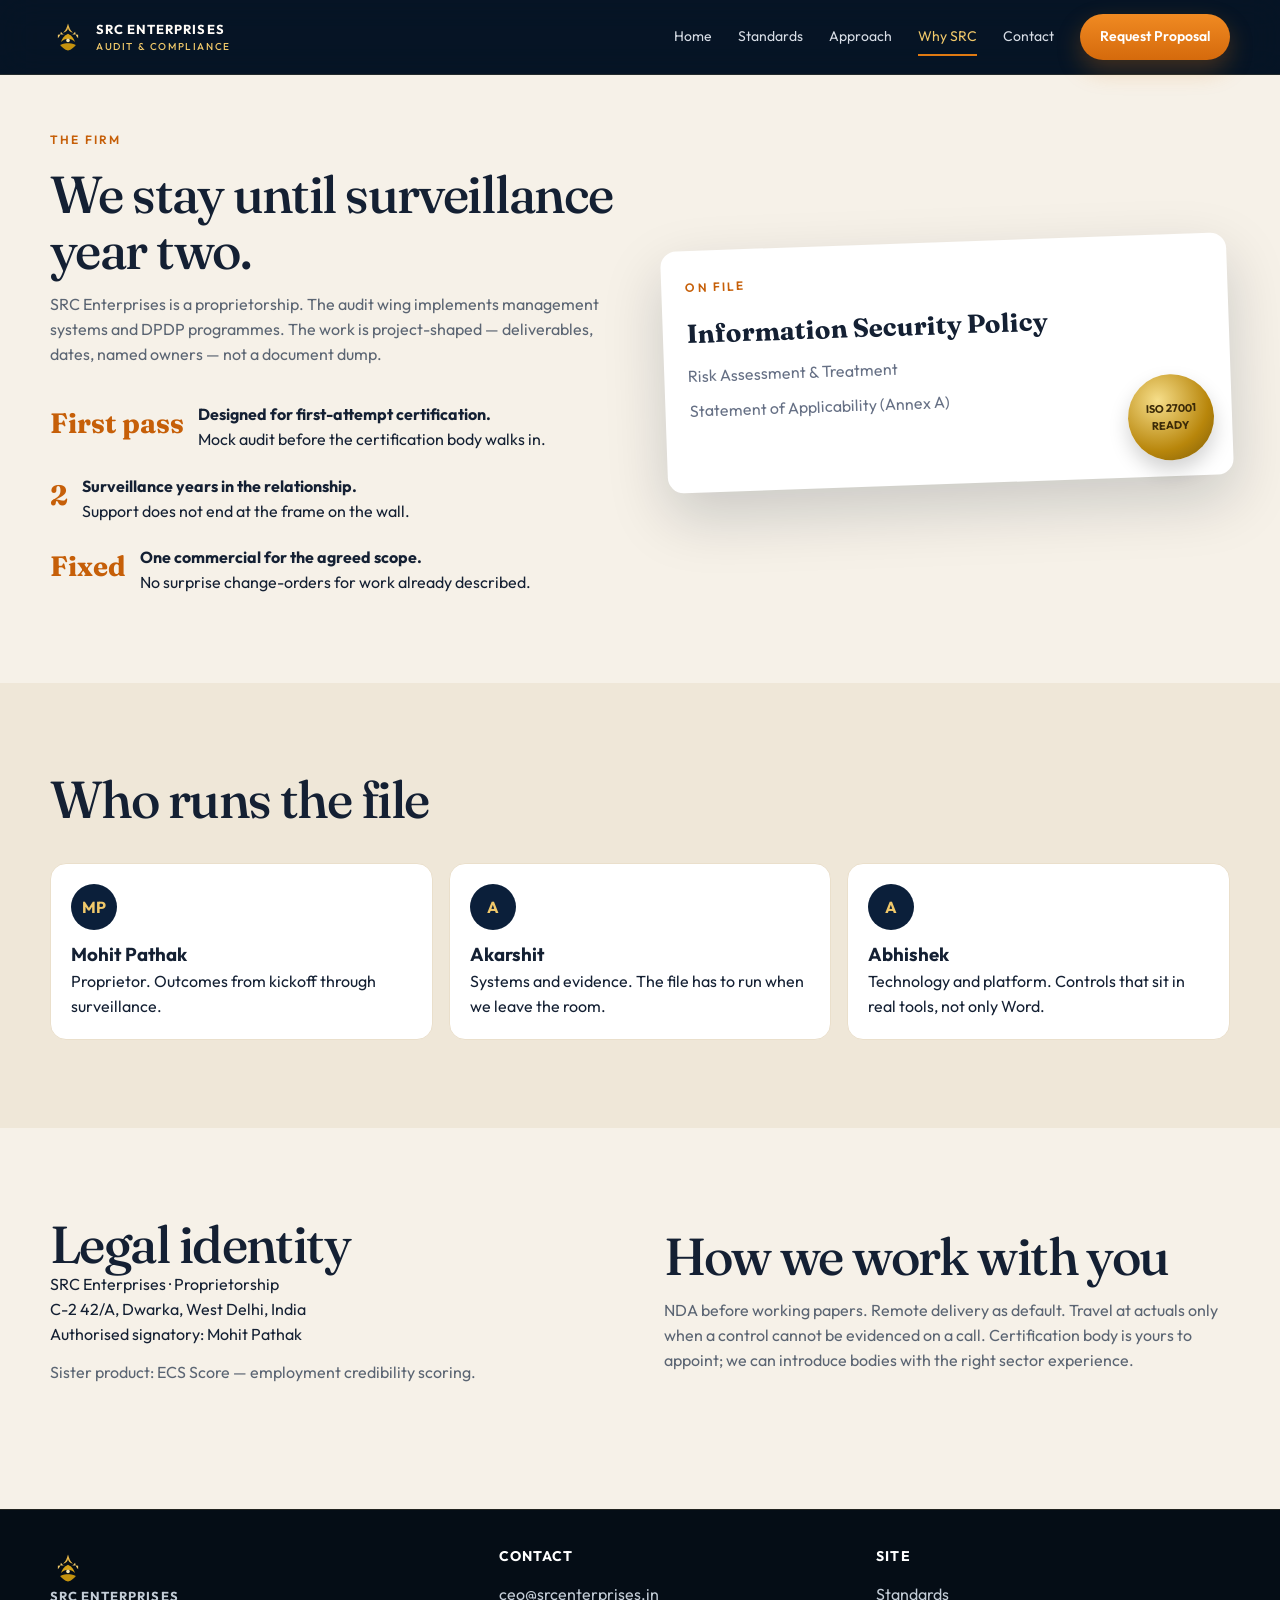
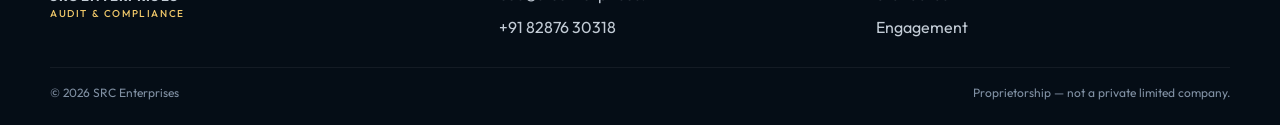
==== why.html @ 3351416d "Add files via upload" ====
<!DOCTYPE html>
<html lang="en">
<head>
  <meta charset="UTF-8" />
  <meta name="viewport" content="width=device-width, initial-scale=1.0" />
  <title>Why SRC — SRC Enterprises</title>
  <link rel="icon" href="assets/logo.svg" type="image/svg+xml" />
  <link href="https://fonts.googleapis.com/css2?family=Fraunces:opsz,wght@9..144,500;9..144,600&family=Outfit:wght@400;500;600;700&display=swap" rel="stylesheet" />
  <link rel="stylesheet" href="assets/site.css" />
</head>
<body>
  <header class="nav">
    <div class="wrap nav-row">
      <a class="brand" href="index.html"><img src="assets/logo.svg" alt="" /><div class="brand-name">SRC ENTERPRISES<span>AUDIT & COMPLIANCE</span></div></a>
      <nav class="nav-links">
        <a href="index.html">Home</a>
        <a href="standards.html">Standards</a>
        <a href="approach.html">Approach</a>
        <a class="active" href="why.html">Why SRC</a>
        <a href="contact.html">Contact</a>
        <a class="btn btn-orange" href="contact.html">Request Proposal</a>
      </nav>
      <button class="menu-btn" aria-label="Menu">☰</button>
    </div>
  </header>

  <section class="section cream" style="padding-top:56px">
    <div class="wrap split">
      <div>
        <p class="eyebrow" style="color:#c65f08">The firm</p>
        <h2>We stay until surveillance year two.</h2>
        <p class="sub" style="margin-left:0">SRC Enterprises is a proprietorship. The audit wing implements management systems and DPDP programmes. The work is project-shaped — deliverables, dates, named owners — not a document dump.</p>
        <div class="proof">
          <div class="proof-item"><strong>First pass</strong><div><b>Designed for first-attempt certification.</b><p>Mock audit before the certification body walks in.</p></div></div>
          <div class="proof-item"><strong>2</strong><div><b>Surveillance years in the relationship.</b><p>Support does not end at the frame on the wall.</p></div></div>
          <div class="proof-item"><strong>Fixed</strong><div><b>One commercial for the agreed scope.</b><p>No surprise change-orders for work already described.</p></div></div>
        </div>
      </div>
      <div style="position:relative">
        <div class="paper">
          <p class="eyebrow" style="color:#c65f08">On file</p>
          <h3 style="font-family:Fraunces,serif;font-size:26px">Information Security Policy</h3>
          <p style="color:#667085;margin:10px 0">Risk Assessment & Treatment</p>
          <p style="color:#667085">Statement of Applicability (Annex A)</p>
          <div class="seal">ISO 27001<br/>READY</div>
        </div>
      </div>
    </div>
  </section>

  <section class="section cream-2">
    <div class="wrap">
      <h2>Who runs the file</h2>
      <div class="team">
        <article class="person"><div class="av">MP</div><h3>Mohit Pathak</h3><p>Proprietor. Outcomes from kickoff through surveillance.</p></article>
        <article class="person"><div class="av">A</div><h3>Akarshit</h3><p>Systems and evidence. The file has to run when we leave the room.</p></article>
        <article class="person"><div class="av">A</div><h3>Abhishek</h3><p>Technology and platform. Controls that sit in real tools, not only Word.</p></article>
      </div>
    </div>
  </section>

  <section class="section cream">
    <div class="wrap split">
      <div>
        <h2>Legal identity</h2>
        <p>SRC Enterprises · Proprietorship<br/>C-2 42/A, Dwarka, West Delhi, India<br/>Authorised signatory: Mohit Pathak</p>
        <p class="sub" style="margin-left:0">Sister product: ECS Score — employment credibility scoring.</p>
      </div>
      <div>
        <h2>How we work with you</h2>
        <p class="sub" style="margin-left:0">NDA before working papers. Remote delivery as default. Travel at actuals only when a control cannot be evidenced on a call. Certification body is yours to appoint; we can introduce bodies with the right sector experience.</p>
      </div>
    </div>
  </section>

  <footer>
    <div class="wrap foot">
      <div><a class="brand" href="index.html"><img src="assets/logo.svg" alt="" /><div class="brand-name">SRC ENTERPRISES<span>AUDIT & COMPLIANCE</span></div></a></div>
      <div><h4>Contact</h4><a href="mailto:ceo@srcenterprises.in">ceo@srcenterprises.in</a><a href="tel:+918287630318">+91 82876 30318</a></div>
      <div><h4>Site</h4><a href="standards.html">Standards</a><a href="contact.html">Engagement</a></div>
    </div>
    <div class="wrap legal"><span>© 2026 SRC Enterprises</span><span>Proprietorship — not a private limited company.</span></div>
  </footer>
  <script src="assets/site.js"></script>
</body>
</html>
---- assets/site.css ----
:root {
  --navy: #071525;
  --navy-2: #0b1f3a;
  --navy-3: #122846;
  --ink: #142033;
  --cream: #f6f1e8;
  --cream-2: #efe7d8;
  --white: #fffcf7;
  --orange: #e07a12;
  --orange-2: #c65f08;
  --gold: #d4a017;
  --gold-2: #f0c86a;
  --line: rgba(212, 160, 23, 0.28);
  --muted: #6b7280;
  --ok: #1f7a4d;
  --shadow: 0 24px 60px rgba(7, 21, 37, 0.18);
  --radius: 18px;
}
* { box-sizing: border-box; margin: 0; padding: 0; }
html { scroll-behavior: smooth; }
html, body { background: var(--navy); color: var(--white); }
body {
  font-family: "Outfit", system-ui, sans-serif;
  line-height: 1.55;
  overflow-x: hidden;
}
img { max-width: 100%; display: block; }
a { color: inherit; text-decoration: none; }
button, input, select, textarea { font-family: inherit; }
.wrap { width: min(1180px, calc(100% - 40px)); margin: 0 auto; }

/* NAV */
.nav {
  position: sticky; top: 0; z-index: 50;
  backdrop-filter: blur(18px);
  background: rgba(7, 21, 37, 0.84);
  border-bottom: 1px solid rgba(240, 200, 106, 0.12);
}
.nav-row {
  display: flex; align-items: center; justify-content: space-between;
  min-height: 74px; gap: 20px;
}
.brand { display: flex; align-items: center; gap: 10px; }
.brand img { width: 36px; height: 36px; }
.brand-name { font-weight: 700; letter-spacing: 0.08em; font-size: 13px; }
.brand-name span { display: block; font-weight: 500; letter-spacing: 0.16em; font-size: 10px; color: var(--gold-2); }
.nav-links { display: flex; align-items: center; gap: 26px; font-size: 14px; color: #d7dde6; }
.nav-links a { position: relative; }
.nav-links a.active, .nav-links a:hover { color: var(--gold-2); }
.nav-links a.active::after {
  content: ""; position: absolute; left: 0; right: 0; bottom: -8px;
  height: 2px; background: var(--orange);
}
.btn {
  display: inline-flex; align-items: center; justify-content: center; gap: 8px;
  border: 0; cursor: pointer; border-radius: 999px;
  padding: 12px 20px; font-weight: 600; font-size: 14px;
  transition: transform .25s ease, box-shadow .25s ease, background .25s ease;
}
.btn:hover { transform: translateY(-1px); }
.btn-orange { background: linear-gradient(180deg, #f08a22, #d56a0c); color: #fff; box-shadow: 0 10px 24px rgba(224,122,18,.28); }
.btn-ghost {
  background: transparent; color: #fff;
  border: 1px solid rgba(255,255,255,.22);
}
.btn-navy { background: var(--navy-2); color: #fff; }
.menu-btn {
  display: none; background: none; border: 0; color: #fff; font-size: 26px; cursor: pointer;
}

/* HERO */
.hero {
  position: relative;
  padding: 72px 0 28px;
  min-height: calc(100vh - 74px);
  display: flex; align-items: center;
  background:
    radial-gradient(800px 400px at 80% 20%, rgba(224,122,18,.18), transparent 60%),
    radial-gradient(600px 300px at 10% 80%, rgba(212,160,23,.08), transparent 60%),
    var(--navy);
  overflow: hidden;
}
.hero-grid {
  display: grid; grid-template-columns: 1.1fr .9fr; gap: 40px; align-items: center;
}
.eyebrow {
  color: var(--gold-2); letter-spacing: .18em; font-size: 12px; font-weight: 600;
  text-transform: uppercase; margin-bottom: 16px;
}
h1, h2, .display {
  font-family: "Fraunces", Georgia, serif;
  font-weight: 500;
  letter-spacing: -0.03em;
  line-height: 1.08;
}
h1 { font-size: clamp(40px, 6vw, 72px); max-width: 16ch; }
.lede { margin: 22px 0 32px; color: #c9d2de; font-size: 18px; max-width: 46ch; }
.cta-row { display: flex; flex-wrap: wrap; gap: 12px; }

.badge-stage { position: relative; height: 460px; }
.hex {
  position: absolute; width: 168px; height: 184px;
  background: linear-gradient(160deg, #8a6a28, #3b2a10 45%, #1a140b);
  clip-path: polygon(50% 0, 95% 25%, 95% 75%, 50% 100%, 5% 75%, 5% 25%);
  display: grid; place-items: center; text-align: center; padding: 18px;
  box-shadow: 0 20px 40px rgba(0,0,0,.35), inset 0 0 0 2px rgba(240,200,106,.35);
  animation: float 6s ease-in-out infinite;
}
.hex b { display: block; font-size: 15px; color: var(--gold-2); }
.hex small { color: #e8d7a6; font-size: 11px; letter-spacing: .04em; }
.hex:nth-child(1) { right: 90px; top: 18px; animation-delay: 0s; }
.hex:nth-child(2) { right: 210px; top: 168px; width: 150px; height: 164px; animation-delay: .8s; }
.hex:nth-child(3) { right: 20px; top: 230px; width: 142px; height: 156px; animation-delay: 1.4s; }
.orb {
  position: absolute; right: 70px; top: 140px; width: 220px; height: 220px;
  background: radial-gradient(circle, rgba(224,122,18,.45), transparent 68%);
  filter: blur(8px); animation: pulse 4s ease-in-out infinite;
}
@keyframes float {
  0%,100% { transform: translateY(0) rotate(-4deg); }
  50% { transform: translateY(-16px) rotate(3deg); }
}
@keyframes pulse {
  0%,100% { opacity: .55; transform: scale(1); }
  50% { opacity: .95; transform: scale(1.08); }
}

.ticker {
  border-top: 1px solid rgba(240,200,106,.14);
  background: #06101c;
  padding: 16px 0;
  overflow: hidden;
}
.ticker-track {
  display: flex; gap: 42px; width: max-content;
  animation: marquee 28s linear infinite;
  color: #d6c392; font-size: 13px; letter-spacing: .16em; text-transform: uppercase;
}
@keyframes marquee { from { transform: translateX(0); } to { transform: translateX(-50%); } }

/* SECTIONS */
.section { padding: 88px 0; }
.cream { background: var(--cream); color: var(--ink); }
.cream-2 { background: var(--cream-2); color: var(--ink); }
.navy { background: var(--navy-2); }
.center { text-align: center; }
h2 { font-size: clamp(32px, 4.4vw, 52px); }
.sub { margin: 14px auto 36px; color: #667085; max-width: 56ch; }
.cream .sub { color: #5b6573; }

.std-feature {
  display: grid; grid-template-columns: 1.3fr .7fr; gap: 28px;
  background: linear-gradient(100deg, #e07a12, #c45c0a);
  color: #fff; border-radius: 22px; padding: 32px;
  box-shadow: var(--shadow);
}
.std-feature h3 { font-family: Fraunces, serif; font-size: 36px; }
.pills { display: flex; flex-wrap: wrap; gap: 8px; margin-top: 16px; }
.pill {
  border: 1px solid rgba(255,255,255,.35); border-radius: 999px;
  padding: 5px 10px; font-size: 12px;
}
.grid-3 { display: grid; grid-template-columns: repeat(3, 1fr); gap: 16px; margin-top: 16px; }
.card {
  background: #fff; border: 1px solid #eadfcb; border-radius: 18px; padding: 22px;
  transition: transform .3s ease, box-shadow .3s ease;
}
.card:hover { transform: translateY(-6px); box-shadow: var(--shadow); }
.card h3 { font-size: 22px; margin: 8px 0 8px; font-family: Fraunces, serif; }
.card p { color: #5c6572; font-size: 14px; }
.ico { width: 42px; height: 42px; display: grid; place-items: center; border-radius: 12px; background: #f3e6cf; font-size: 20px; }

.timeline {
  display: grid; grid-template-columns: repeat(6, 1fr); gap: 12px; margin-top: 40px;
}
.step {
  position: relative;
  background: #0e223d; border: 1px solid rgba(240,200,106,.16);
  border-radius: 18px; padding: 22px 14px; text-align: center; min-height: 210px;
}
.step.active {
  border-color: var(--orange);
  box-shadow: 0 0 0 1px var(--orange), 0 18px 40px rgba(224,122,18,.18);
  animation: glow 2.8s ease-in-out infinite;
}
.step .n { color: var(--orange); font-weight: 700; letter-spacing: .08em; }
.step h3 { margin: 10px 0 6px; font-size: 18px; }
.step p { color: #9aa6b6; font-size: 13px; }
.chip { display: inline-block; margin-top: 16px; font-size: 12px; color: #e8d7a6; border: 1px solid rgba(232,215,166,.25); padding: 4px 8px; border-radius: 999px; }
@keyframes glow {
  0%,100% { box-shadow: 0 0 0 1px var(--orange), 0 10px 24px rgba(224,122,18,.12); }
  50% { box-shadow: 0 0 0 1px #f0c86a, 0 18px 40px rgba(224,122,18,.32); }
}

.split { display: grid; grid-template-columns: 1fr 1fr; gap: 48px; align-items: center; }
.proof { display: grid; gap: 22px; margin-top: 28px; }
.proof-item { display: grid; grid-template-columns: auto 1fr; gap: 14px; align-items: start; }
.proof-item strong { display: block; font-family: Fraunces, serif; font-size: 28px; color: var(--orange-2); }
.paper {
  background: #fff; border-radius: 16px; padding: 28px 24px 70px;
  box-shadow: var(--shadow); position: relative; transform: rotate(-2deg);
}
.paper + .paper { position: absolute; inset: 18px -16px auto 16px; transform: rotate(4deg); z-index: -1; opacity: .7; }
.seal {
  position: absolute; right: 18px; bottom: 16px; width: 86px; height: 86px; border-radius: 50%;
  background: radial-gradient(circle at 35% 30%, #f6de8a, #b8860b 62%, #7a5a08);
  display: grid; place-items: center; color: #3b2a08; font-size: 11px; font-weight: 700;
  text-align: center; box-shadow: 0 10px 20px rgba(0,0,0,.18);
}

.team { display: grid; grid-template-columns: repeat(3, 1fr); gap: 16px; margin-top: 36px; }
.person { background: #fff; border-radius: 16px; padding: 20px; border: 1px solid #eadfcb; }
.av { width: 46px; height: 46px; border-radius: 50%; background: var(--navy-2); color: var(--gold-2); display: grid; place-items: center; font-weight: 700; margin-bottom: 10px; }

.form-grid { display: grid; grid-template-columns: 1.1fr .9fr; gap: 28px; }
form {
  background: #fff; color: var(--ink); border-radius: 20px; padding: 26px;
  box-shadow: var(--shadow);
}
label { display: block; font-size: 13px; font-weight: 600; margin: 12px 0 6px; }
input, select, textarea {
  width: 100%; border: 1px solid #e4d8c2; border-radius: 12px; padding: 12px 14px;
  background: #fffcf7; font-size: 15px;
}
textarea { min-height: 110px; resize: vertical; }
.std-pick { display: flex; flex-wrap: wrap; gap: 8px; }
.std-pick label.chk {
  margin: 0; font-weight: 500; border: 1px solid #e4d8c2; border-radius: 999px;
  padding: 7px 12px; cursor: pointer; background: #fff;
}
.std-pick input { width: auto; margin-right: 6px; }
.recv { display: grid; gap: 12px; }
.recv article {
  background: #fff; color: var(--ink); border-radius: 16px; padding: 16px 18px;
  border: 1px solid #eadfcb;
}
.recv h3 { font-size: 16px; margin-bottom: 4px; }
.recv p { color: #5c6572; font-size: 14px; }

.note {
  margin-top: 10px; font-size: 13px; color: #8a8172;
}
.success {
  display: none; background: #e8f6ee; color: var(--ok); border-radius: 12px; padding: 12px 14px; margin-bottom: 12px;
}

footer {
  background: #050d16; border-top: 1px solid rgba(240,200,106,.12);
  padding: 36px 0 22px; color: #b9c3d0;
}
.foot { display: grid; grid-template-columns: 1.2fr 1fr 1fr; gap: 24px; }
.foot h4 { color: #fff; margin-bottom: 10px; font-size: 14px; letter-spacing: .08em; text-transform: uppercase; }
.foot a { display: block; padding: 4px 0; color: #c3ccd6; }
.legal { margin-top: 24px; padding-top: 16px; border-top: 1px solid rgba(255,255,255,.06); font-size: 12px; color: #8090a3; display: flex; justify-content: space-between; gap: 12px; flex-wrap: wrap; }

.reveal { opacity: 0; transform: translateY(18px); animation: rise .8s ease forwards; }
.d1 { animation-delay: .1s; } .d2 { animation-delay: .22s; } .d3 { animation-delay: .34s; }
@keyframes rise { to { opacity: 1; transform: none; } }

@media (max-width: 900px) {
  .nav-links { display: none; position: absolute; top: 74px; left: 0; right: 0;
    background: #071525; flex-direction: column; padding: 18px; gap: 14px;
    border-bottom: 1px solid rgba(240,200,106,.12); }
  .nav-links.open { display: flex; }
  .menu-btn { display: block; }
  .hero-grid, .std-feature, .split, .form-grid, .foot, .grid-3, .team { grid-template-columns: 1fr; }
  .timeline { grid-template-columns: 1fr 1fr; }
  .badge-stage { height: 320px; }
  h1 { max-width: none; }
}
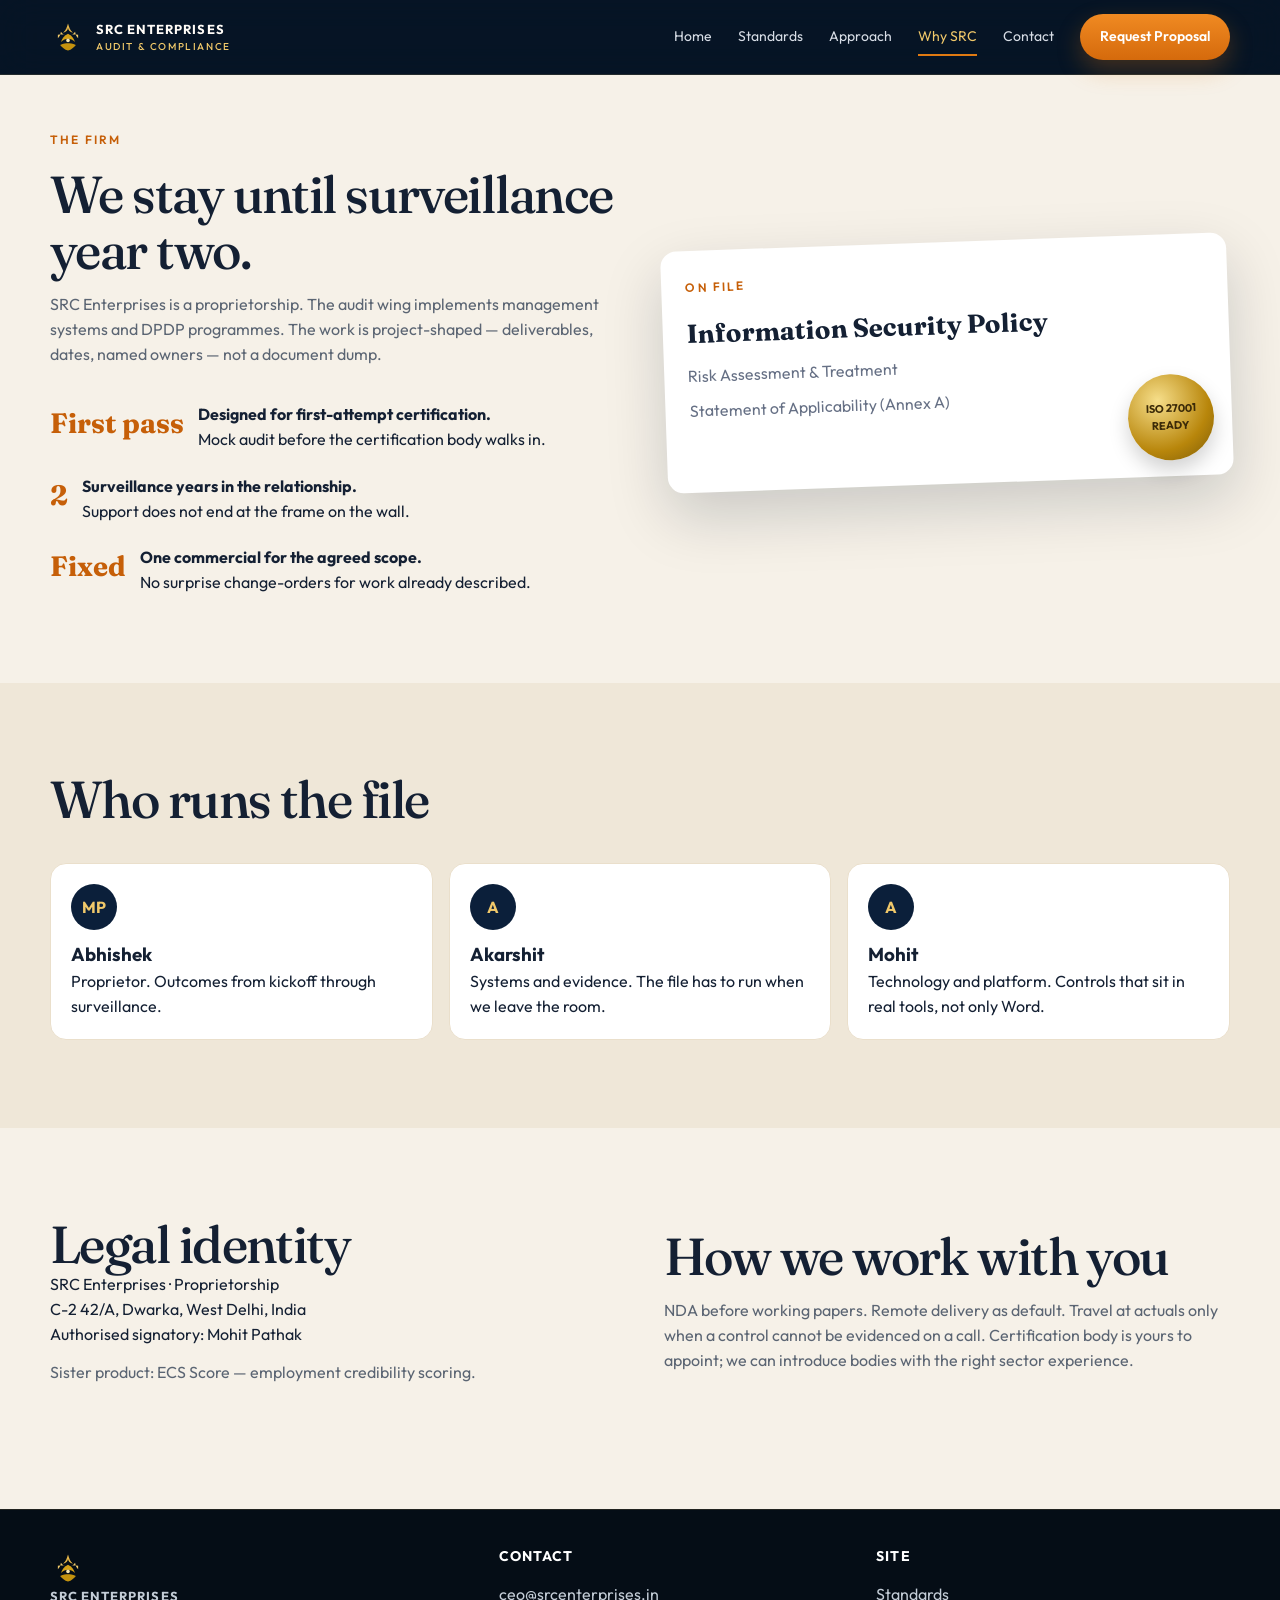
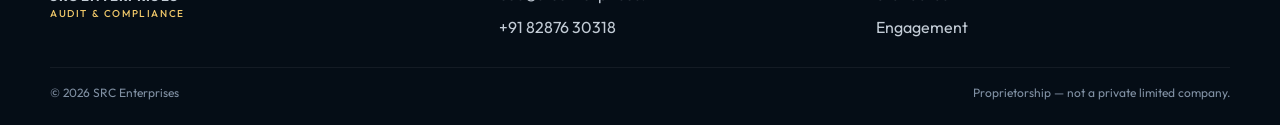
==== commit 1eea6356: "Update why.html" ====
--- a/why.html
+++ b/why.html
@@ -52,9 +52,9 @@
     <div class="wrap">
       <h2>Who runs the file</h2>
       <div class="team">
-        <article class="person"><div class="av">MP</div><h3>Mohit Pathak</h3><p>Proprietor. Outcomes from kickoff through surveillance.</p></article>
+        <article class="person"><div class="av">MP</div><h3>Abhishek</h3><p>Proprietor. Outcomes from kickoff through surveillance.</p></article>
         <article class="person"><div class="av">A</div><h3>Akarshit</h3><p>Systems and evidence. The file has to run when we leave the room.</p></article>
-        <article class="person"><div class="av">A</div><h3>Abhishek</h3><p>Technology and platform. Controls that sit in real tools, not only Word.</p></article>
+        <article class="person"><div class="av">A</div><h3>Mohit</h3><p>Technology and platform. Controls that sit in real tools, not only Word.</p></article>
       </div>
     </div>
   </section>
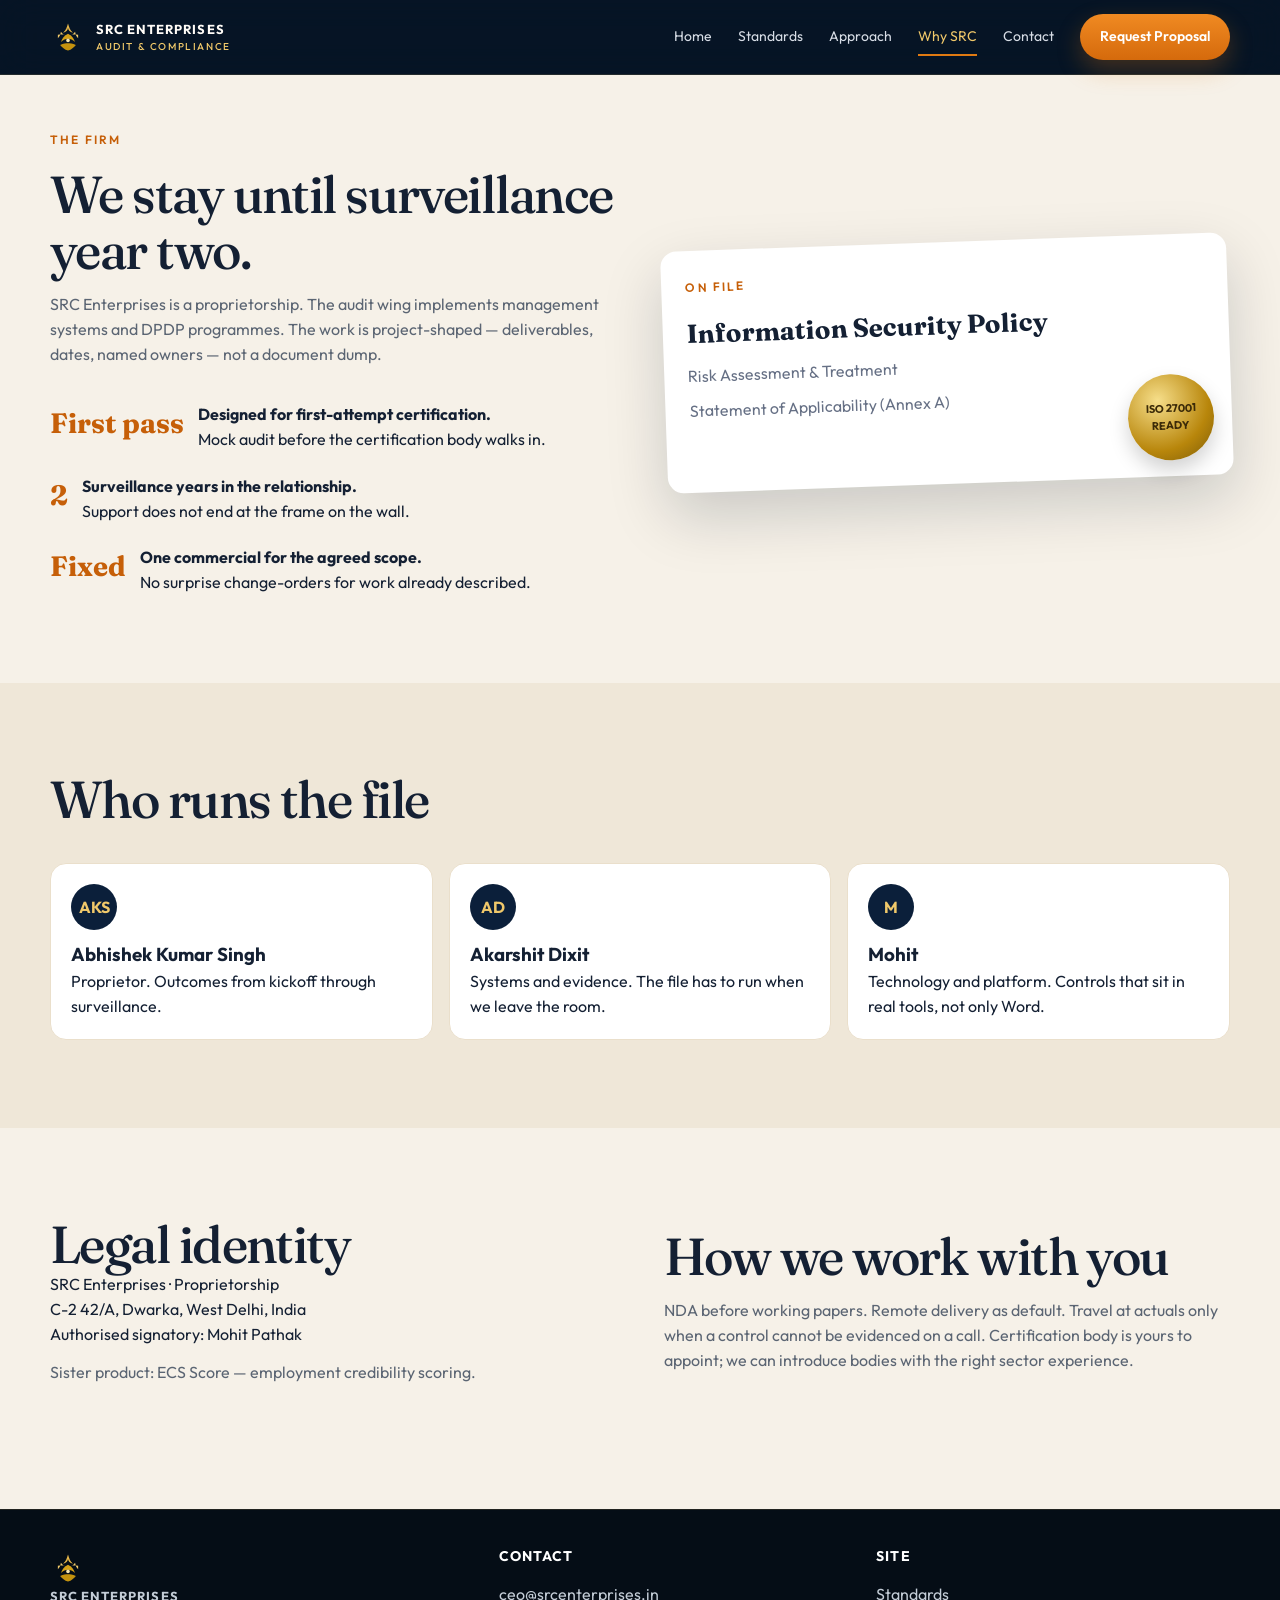
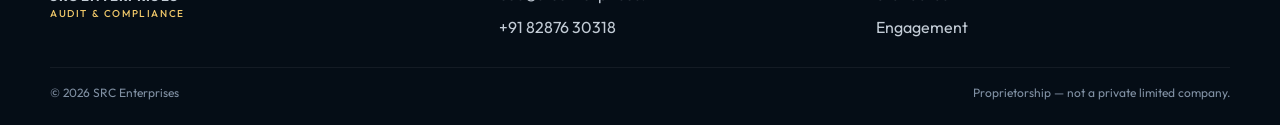
==== commit 9b16615d: "Update why.html" ====
--- a/why.html
+++ b/why.html
@@ -52,9 +52,9 @@
     <div class="wrap">
       <h2>Who runs the file</h2>
       <div class="team">
-        <article class="person"><div class="av">MP</div><h3>Abhishek</h3><p>Proprietor. Outcomes from kickoff through surveillance.</p></article>
-        <article class="person"><div class="av">A</div><h3>Akarshit</h3><p>Systems and evidence. The file has to run when we leave the room.</p></article>
-        <article class="person"><div class="av">A</div><h3>Mohit</h3><p>Technology and platform. Controls that sit in real tools, not only Word.</p></article>
+        <article class="person"><div class="av">AKS</div><h3>Abhishek Kumar Singh</h3><p>Proprietor. Outcomes from kickoff through surveillance.</p></article>
+        <article class="person"><div class="av">AD</div><h3>Akarshit Dixit</h3><p>Systems and evidence. The file has to run when we leave the room.</p></article>
+        <article class="person"><div class="av">M</div><h3>Mohit</h3><p>Technology and platform. Controls that sit in real tools, not only Word.</p></article>
       </div>
     </div>
   </section>
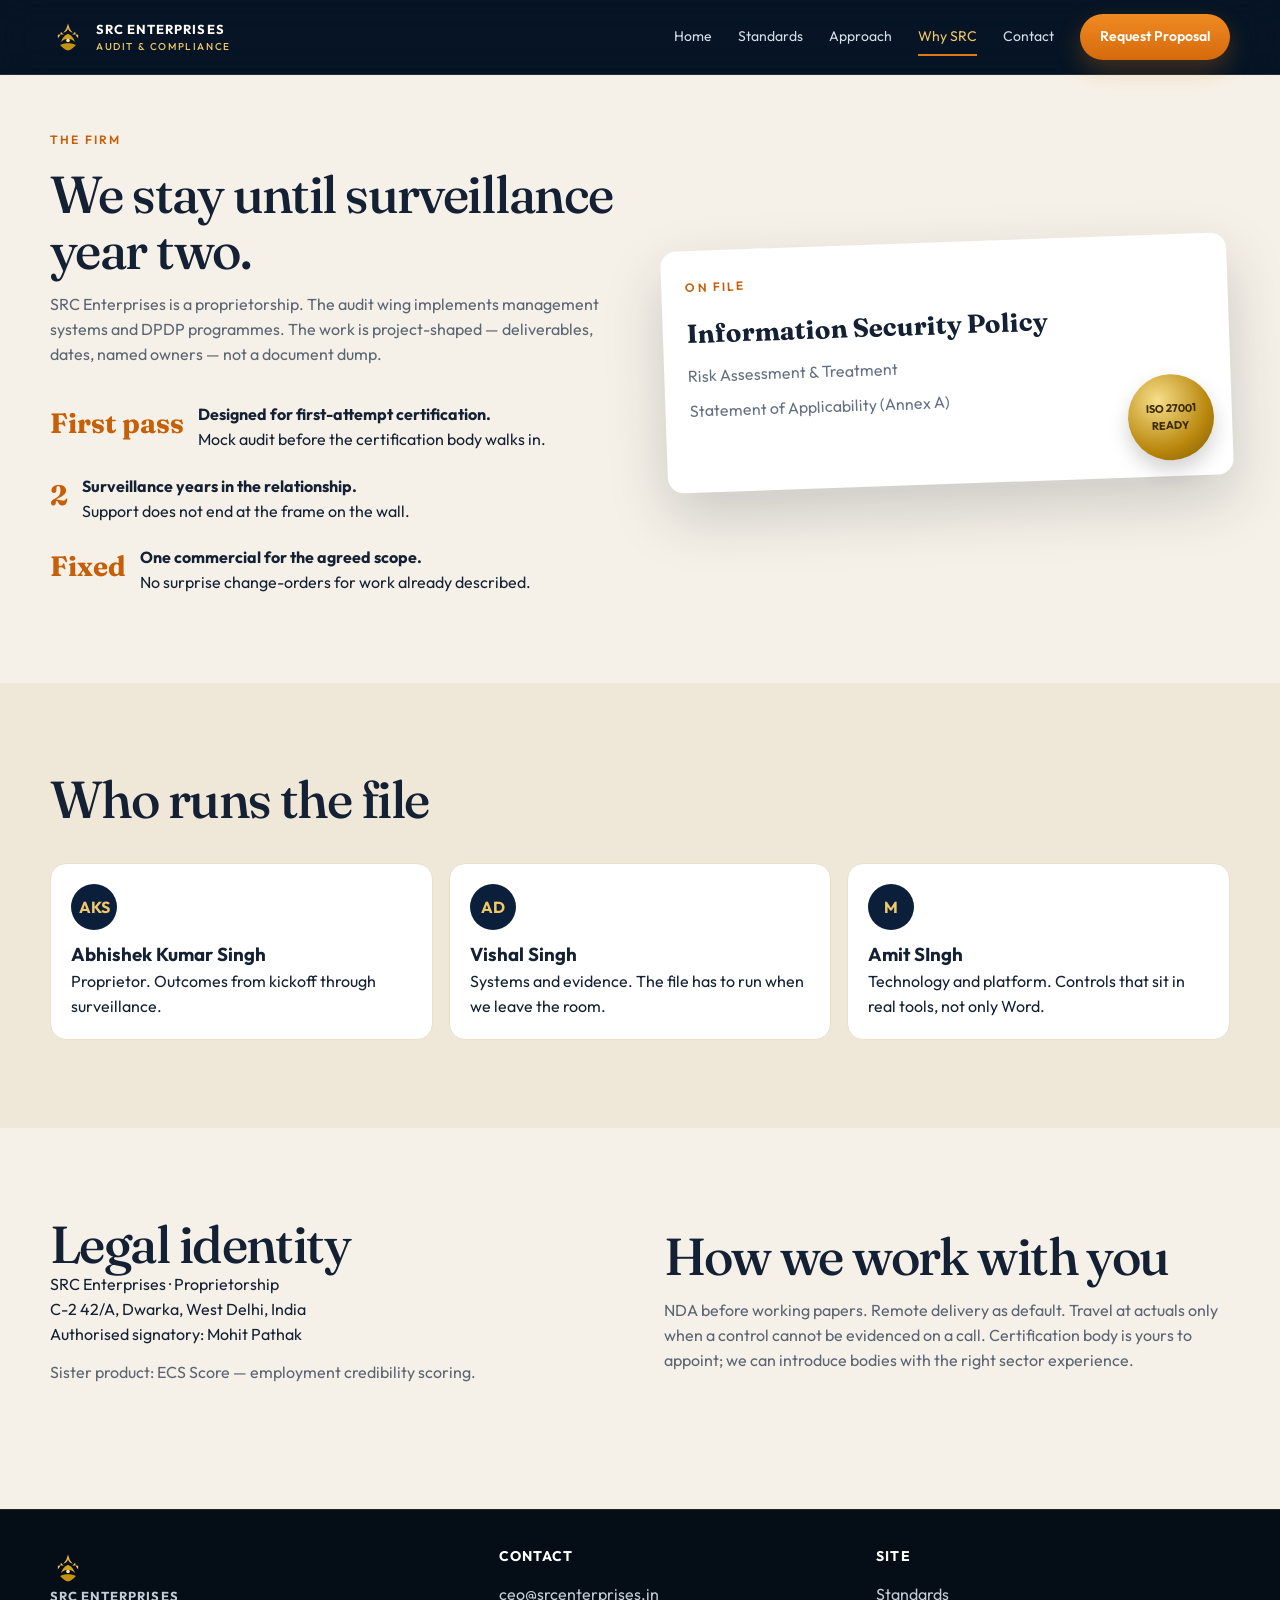
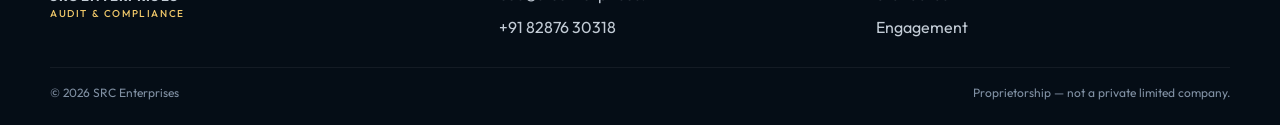
==== commit 9a834ac3: "Update why.html" ====
--- a/why.html
+++ b/why.html
@@ -53,8 +53,8 @@
       <h2>Who runs the file</h2>
       <div class="team">
         <article class="person"><div class="av">AKS</div><h3>Abhishek Kumar Singh</h3><p>Proprietor. Outcomes from kickoff through surveillance.</p></article>
-        <article class="person"><div class="av">AD</div><h3>Akarshit Dixit</h3><p>Systems and evidence. The file has to run when we leave the room.</p></article>
-        <article class="person"><div class="av">M</div><h3>Mohit</h3><p>Technology and platform. Controls that sit in real tools, not only Word.</p></article>
+        <article class="person"><div class="av">AD</div><h3>Vishal  Singh</h3><p>Systems and evidence. The file has to run when we leave the room.</p></article>
+        <article class="person"><div class="av">M</div><h3>Amit SIngh</h3><p>Technology and platform. Controls that sit in real tools, not only Word.</p></article>
       </div>
     </div>
   </section>
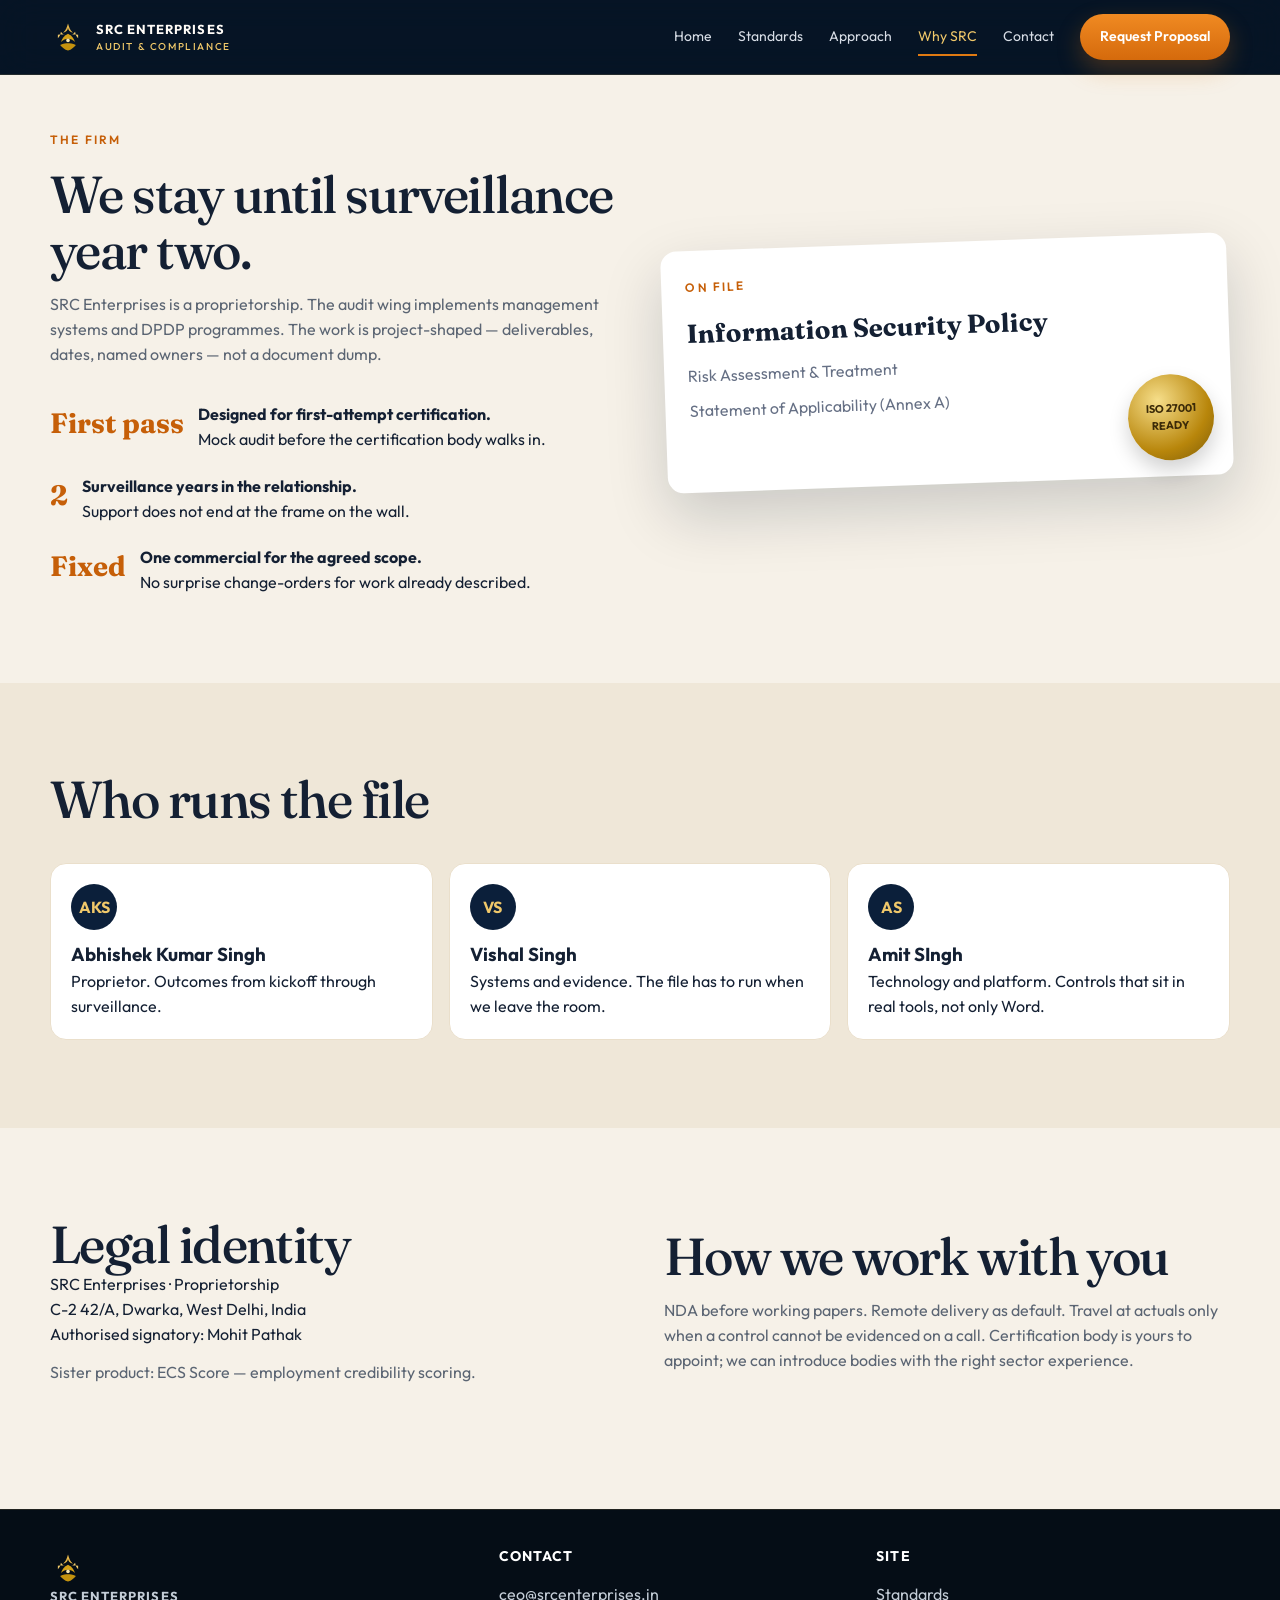
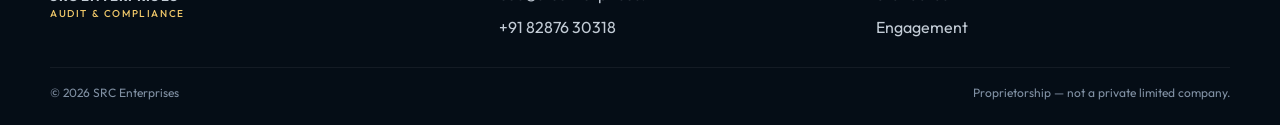
==== commit 02280b4f: "Update why.html" ====
--- a/why.html
+++ b/why.html
@@ -53,8 +53,8 @@
       <h2>Who runs the file</h2>
       <div class="team">
         <article class="person"><div class="av">AKS</div><h3>Abhishek Kumar Singh</h3><p>Proprietor. Outcomes from kickoff through surveillance.</p></article>
-        <article class="person"><div class="av">AD</div><h3>Vishal  Singh</h3><p>Systems and evidence. The file has to run when we leave the room.</p></article>
-        <article class="person"><div class="av">M</div><h3>Amit SIngh</h3><p>Technology and platform. Controls that sit in real tools, not only Word.</p></article>
+        <article class="person"><div class="av">VS</div><h3>Vishal  Singh</h3><p>Systems and evidence. The file has to run when we leave the room.</p></article>
+        <article class="person"><div class="av">AS</div><h3>Amit SIngh</h3><p>Technology and platform. Controls that sit in real tools, not only Word.</p></article>
       </div>
     </div>
   </section>
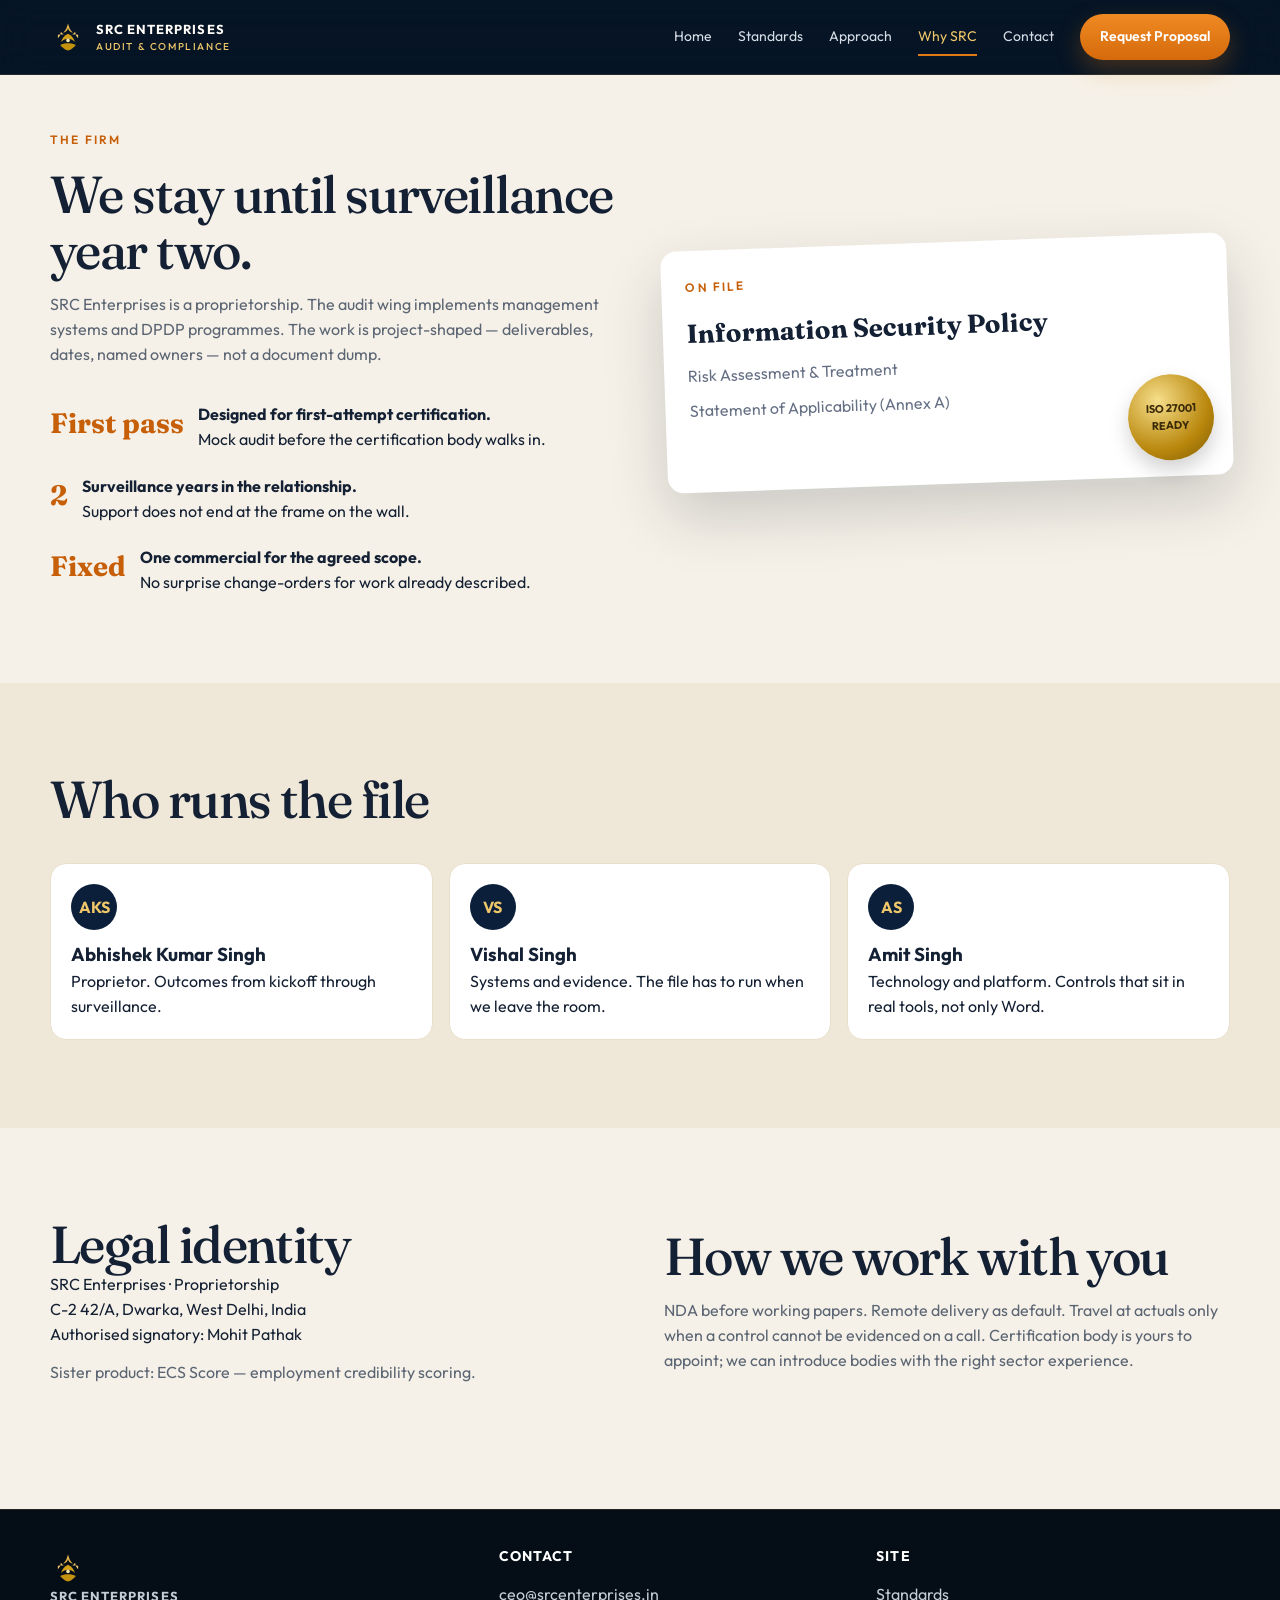
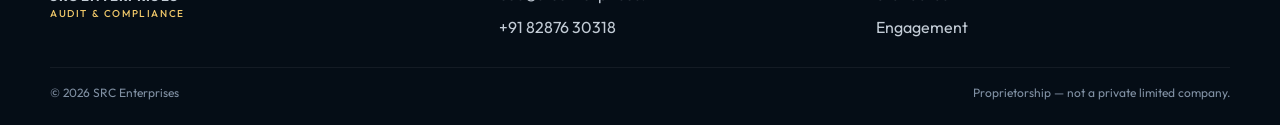
==== commit 40ed0474: "Update why.html" ====
--- a/why.html
+++ b/why.html
@@ -54,7 +54,7 @@
       <div class="team">
         <article class="person"><div class="av">AKS</div><h3>Abhishek Kumar Singh</h3><p>Proprietor. Outcomes from kickoff through surveillance.</p></article>
         <article class="person"><div class="av">VS</div><h3>Vishal  Singh</h3><p>Systems and evidence. The file has to run when we leave the room.</p></article>
-        <article class="person"><div class="av">AS</div><h3>Amit SIngh</h3><p>Technology and platform. Controls that sit in real tools, not only Word.</p></article>
+        <article class="person"><div class="av">AS</div><h3>Amit Singh</h3><p>Technology and platform. Controls that sit in real tools, not only Word.</p></article>
       </div>
     </div>
   </section>
